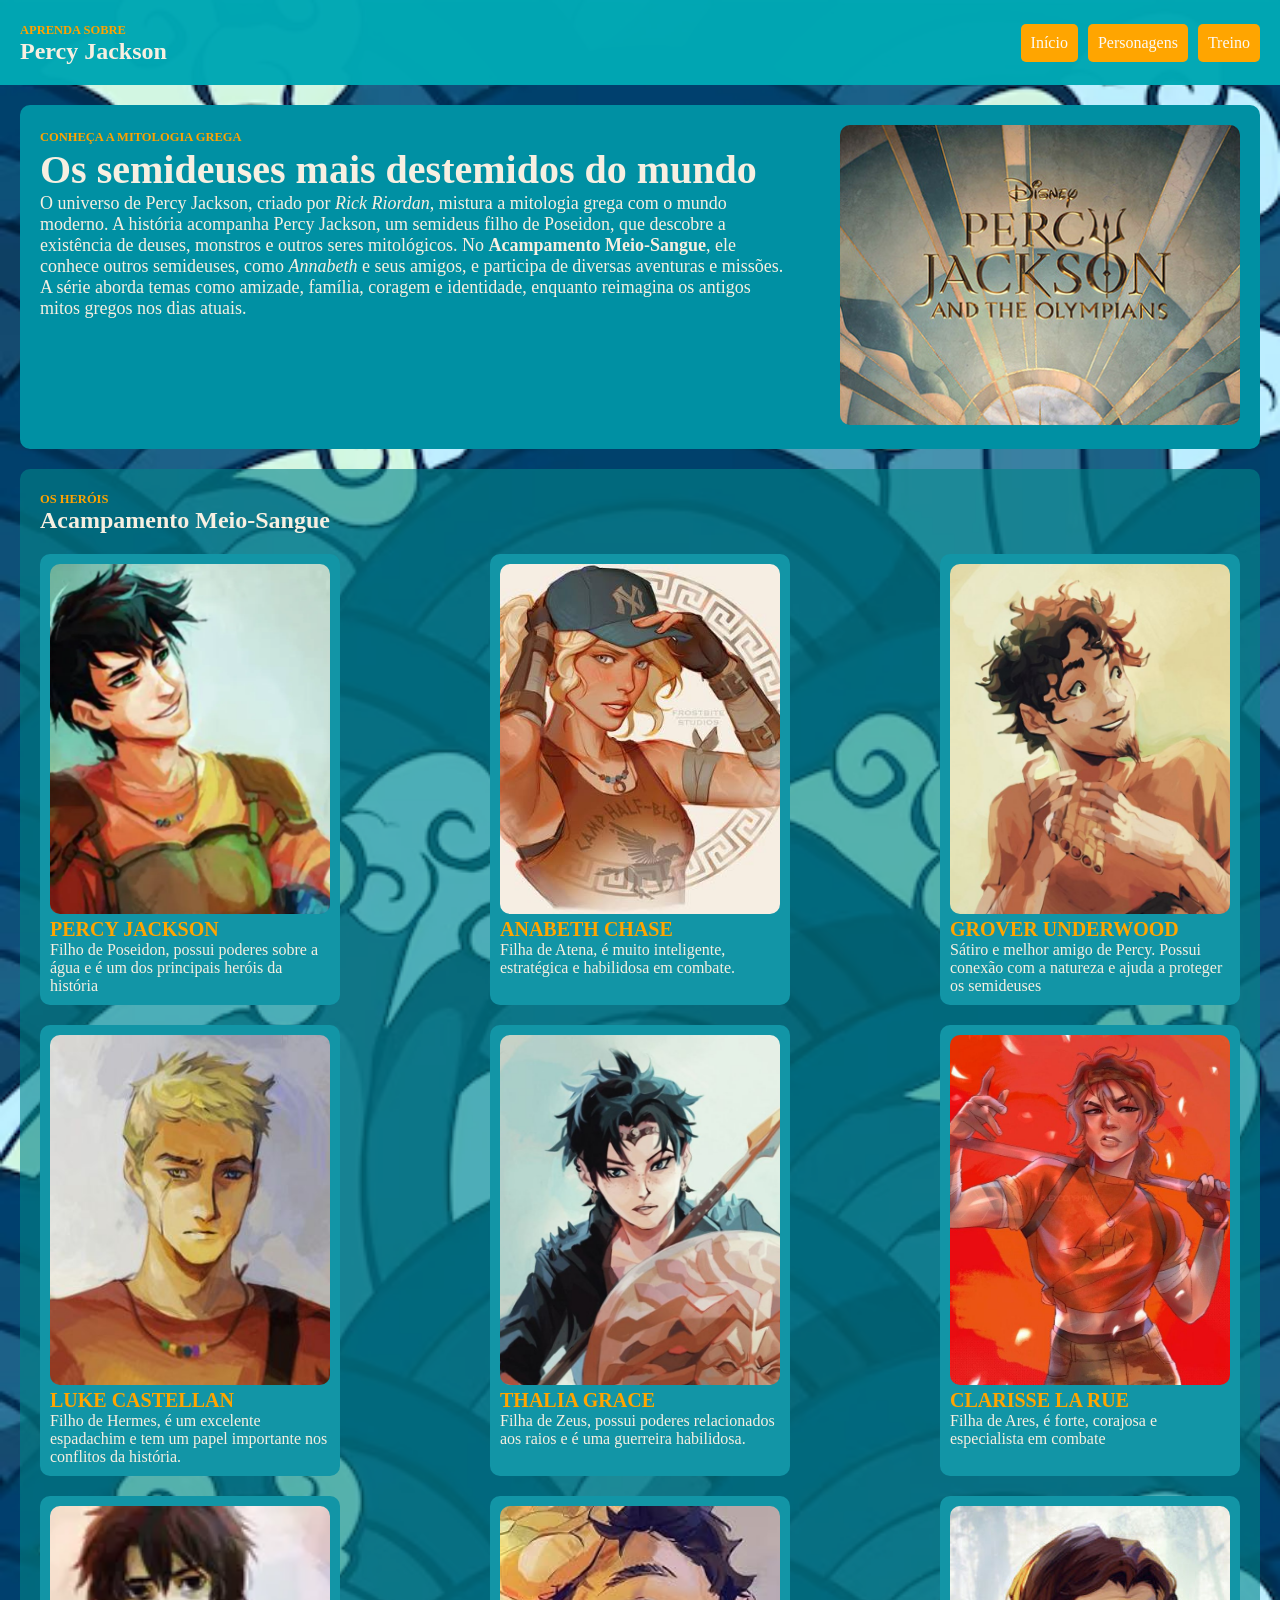
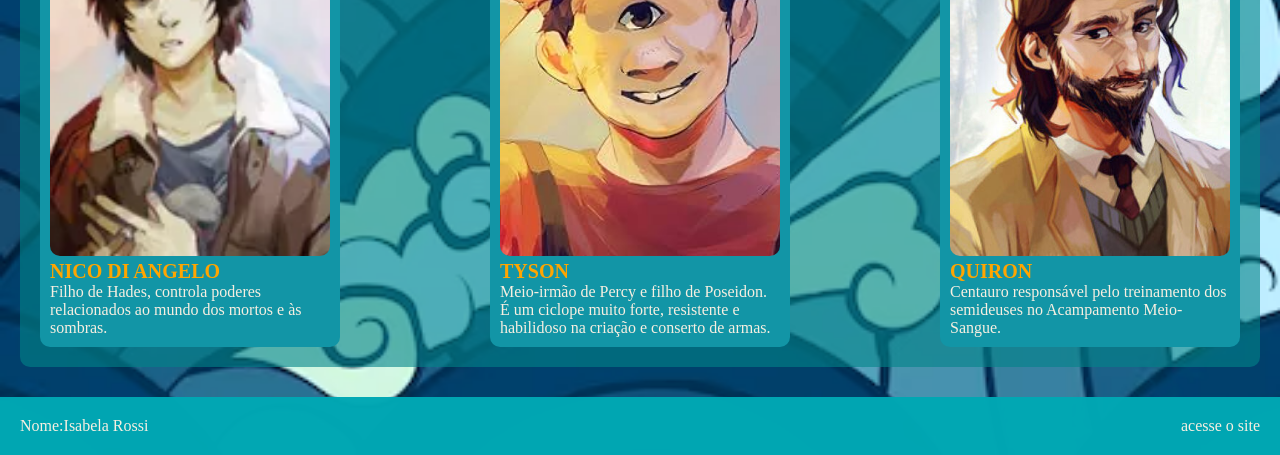
==== pages/personagens.html @ c91e38f6 "textos" ====
<!DOCTYPE html>
<html lang="pt-BR">
    <head>
        <meta charset="UTF-8"/>
        <title> Treino para a prova</title>
        <link rel="stylesheet" href="../css/personagens.css"/>
    </head>
    <body>
        <header>
            <article id="titulo">
                <p><spam class="textinho"><small>Aprenda sobre</small></spam></p>
                <h2>Percy Jackson</h2>
            </article>
            <article id="itens">
                <a href="../index.html">Início</a>
                <a href="personagens.html">Personagens</a>
                <a href="treino.html">Treino</a>
            </article>
        </header>
        <main>
            <section id="destaque">
                <article id="destaque-texto">
                    <p><spam class="textinho"><small>Conheça a mitologia grega</small></spam></p>
                    <h1>Os semideuses mais destemidos do mundo</h1>
                    <p>O universo de Percy Jackson, criado por <i>Rick Riordan</i>, mistura a mitologia grega com o mundo moderno. A história acompanha Percy Jackson, um semideus filho de Poseidon, que descobre a existência de deuses, monstros e outros seres mitológicos. No  <b> Acampamento Meio-Sangue</b>, ele conhece outros semideuses, como <em>Annabeth</em> e seus amigos, e participa de diversas aventuras e missões. A série aborda temas como amizade, família, coragem e identidade, enquanto reimagina os antigos mitos gregos nos dias atuais.</p>
                </article>
                <article id="destaque-img">
                    <img src="../assets/img/logo.png" alt="Logo Percy Jackson e os Olimpianos">

                </article>          
            </section>
            <section id="galeria">
                <article id="galeria-texto">
                    <p><spam class="textinho"><small>Os heróis</small></spam></p>
                    <h2>Acampamento Meio-Sangue</h2>
                </article>
                <article id="galeria-fotos">
                    <article class="galeria-card">
                        <article>
                            <img src="../assets/img/percy.png" alt="Percy Jackson"/>
                        </article>
                        <article class="card-txt">
                            <h1>Percy Jackson</h1>
                            <p>Filho de Poseidon, possui poderes sobre a água e é um dos principais heróis da história</p>
                        </article>

                    </article>
                    <article class="galeria-card">
                        <article>
                            <img src="../assets/img/anabeth.png" alt="Anabeth Chase"/>
                        </article>
                        <article class="card-txt">
                            <h1>Anabeth Chase</h1>
                            <p>Filha de Atena, é muito inteligente, estratégica e habilidosa em combate.</p>
                        </article>

                    </article>
                    <article class="galeria-card">
                        <article>
                            <img src="../assets/img/grover.png" alt="Grover Underwood"/>
                        </article>
                        <article class="card-txt">
                            <h1>Grover Underwood</h1>
                            <p>Sátiro e melhor amigo de Percy. Possui conexão com a natureza e ajuda a proteger os semideuses</p>
                        </article>

                    </article>
                    <article class="galeria-card">
                        <article>
                            <img src="../assets/img/luke.png" alt="Luke Castellan"/>
                        </article>
                        <article class="card-txt">
                            <h1>Luke Castellan</h1>
                            <p>Filho de Hermes, é um excelente espadachim e tem um papel importante nos conflitos da história.</p>
                        </article>

                    </article>
                    <article class="galeria-card">
                        <article>
                            <img src="../assets/img/thalia.png" alt="Thalia Grace"/>
                        </article>
                        <article class="card-txt">
                            <h1>Thalia Grace</h1>
                            <p>Filha de Zeus, possui poderes relacionados aos raios e é uma guerreira habilidosa.</p>
                        </article>

                    </article>
                    <article class="galeria-card">
                        <article>
                            <img src="../assets/img/clarisse.png" alt="Clarisse La Rue"/>
                        </article>
                        <article class="card-txt">
                            <h1>Clarisse La Rue</h1>
                            <p>Filha de Ares, é forte, corajosa e especialista em combate</p>
                        </article>

                    </article>
                    <article class="galeria-card">
                        <article>
                            <img src="../assets/img/nico.png" alt="Nico di Angelo"/>
                        </article>
                        <article class="card-txt">
                            <h1>Nico di Angelo</h1>
                            <p>Filho de Hades, controla poderes relacionados ao mundo dos mortos e às sombras.</p>
                        </article>

                    </article>
                    <article class="galeria-card">
                        <article>
                            <img src="../assets/img/tyson.png" alt="Tyson"/>
                        </article>
                        <article class="card-txt">
                            <h1>Tyson</h1>
                            <p>Meio-irmão de Percy e filho de Poseidon. É um ciclope muito forte, resistente e habilidoso na criação e conserto de armas.</p>
                        </article>

                    </article>
                    <article class="galeria-card">
                        <article>
                            <img src="../assets/img/quiron.png" alt="Quiron"/>
                        </article>
                        <article class="card-txt">
                            <h1>Quiron</h1>
                            <p>Centauro responsável pelo treinamento dos semideuses no Acampamento Meio-Sangue.</p>
                        </article>

                    </article>

                </article> 
                
            </section>
        </main>
        <footer>
            <section id="identificacao">
                <p>Nome:Isabela Rossi</p>
            </section>
            <section id="acesso">
                <p>acesse o site</p>

            </section>
        </footer>
    </body>
</html>
---- css/personagens.css ----
*{
    padding:0;
    margin: 0;
    box-sizing: border-box;
}
body{
    color: rgb(247, 239, 225);
    background-color: rgb(0, 0, 0);
    background-image: url("/assets/img/ondas.png");
    background-size: cover;


}
header{
    padding: 20px;
    background-color: rgba(0, 168, 180, 0.982);
    display: flex;
    justify-content: space-between;
    align-items: center;


}

#itens{
    display: flex;
    gap:10px;
}
#destaque{
    margin: 20px;
    padding: 20px;
    background-color: rgb(0, 144, 163);
    display:flex;
    justify-content:space-between;
    gap:50px;
    border-radius: 10px;
}
#destaque-texto h1{
    font-size: 40px;
    font-weight: 700;
}
#destaque-texto p{
    font-size: 18px;
}
#destaque-img img{
width: 400px;
height: 300px;
border-radius: 10px;
object-fit: cover;
}
#galeria {
    border-radius: 10px;
    margin-top: 30px;
    margin: 20px;
    padding: 20px;
    background-color: rgba(2, 132, 137, 0.601);
    padding:20px;
}
#galeria-fotos{
    margin-top: 20px;
    display: flex;
    flex-wrap: wrap;
    justify-content: space-between;
    gap:20px;
}
.galeria-card{
    padding: 10px;
    background-color: rgb(18, 149, 166);
    border-radius: 10px;
    width: 25%;
}
.galeria-card img{
    height: 350px;
    width: 100%;
    object-fit: cover;
    border-radius: 10px;
}
.card-txt h1{
text-transform: uppercase;
font-size: 20px;
color:orange
}


footer{
margin-top: 30px;
background-color:rgba(0, 168, 180, 0.982);
padding: 20px;
display: flex;
justify-content: space-between;
}
.textinho{
    color:rgb(255, 162, 0);
    font-size: 15px;
    text-transform: uppercase;
    font-weight: 600;
}
a{
    color:rgb(251, 250, 247);
    text-decoration: none;
    background-color:orange;
    padding: 10px;
    border-radius: 5px;
}
a:hover{
    background-color:rgb(249, 246, 242);
    color:rgb(23, 189, 176);
}
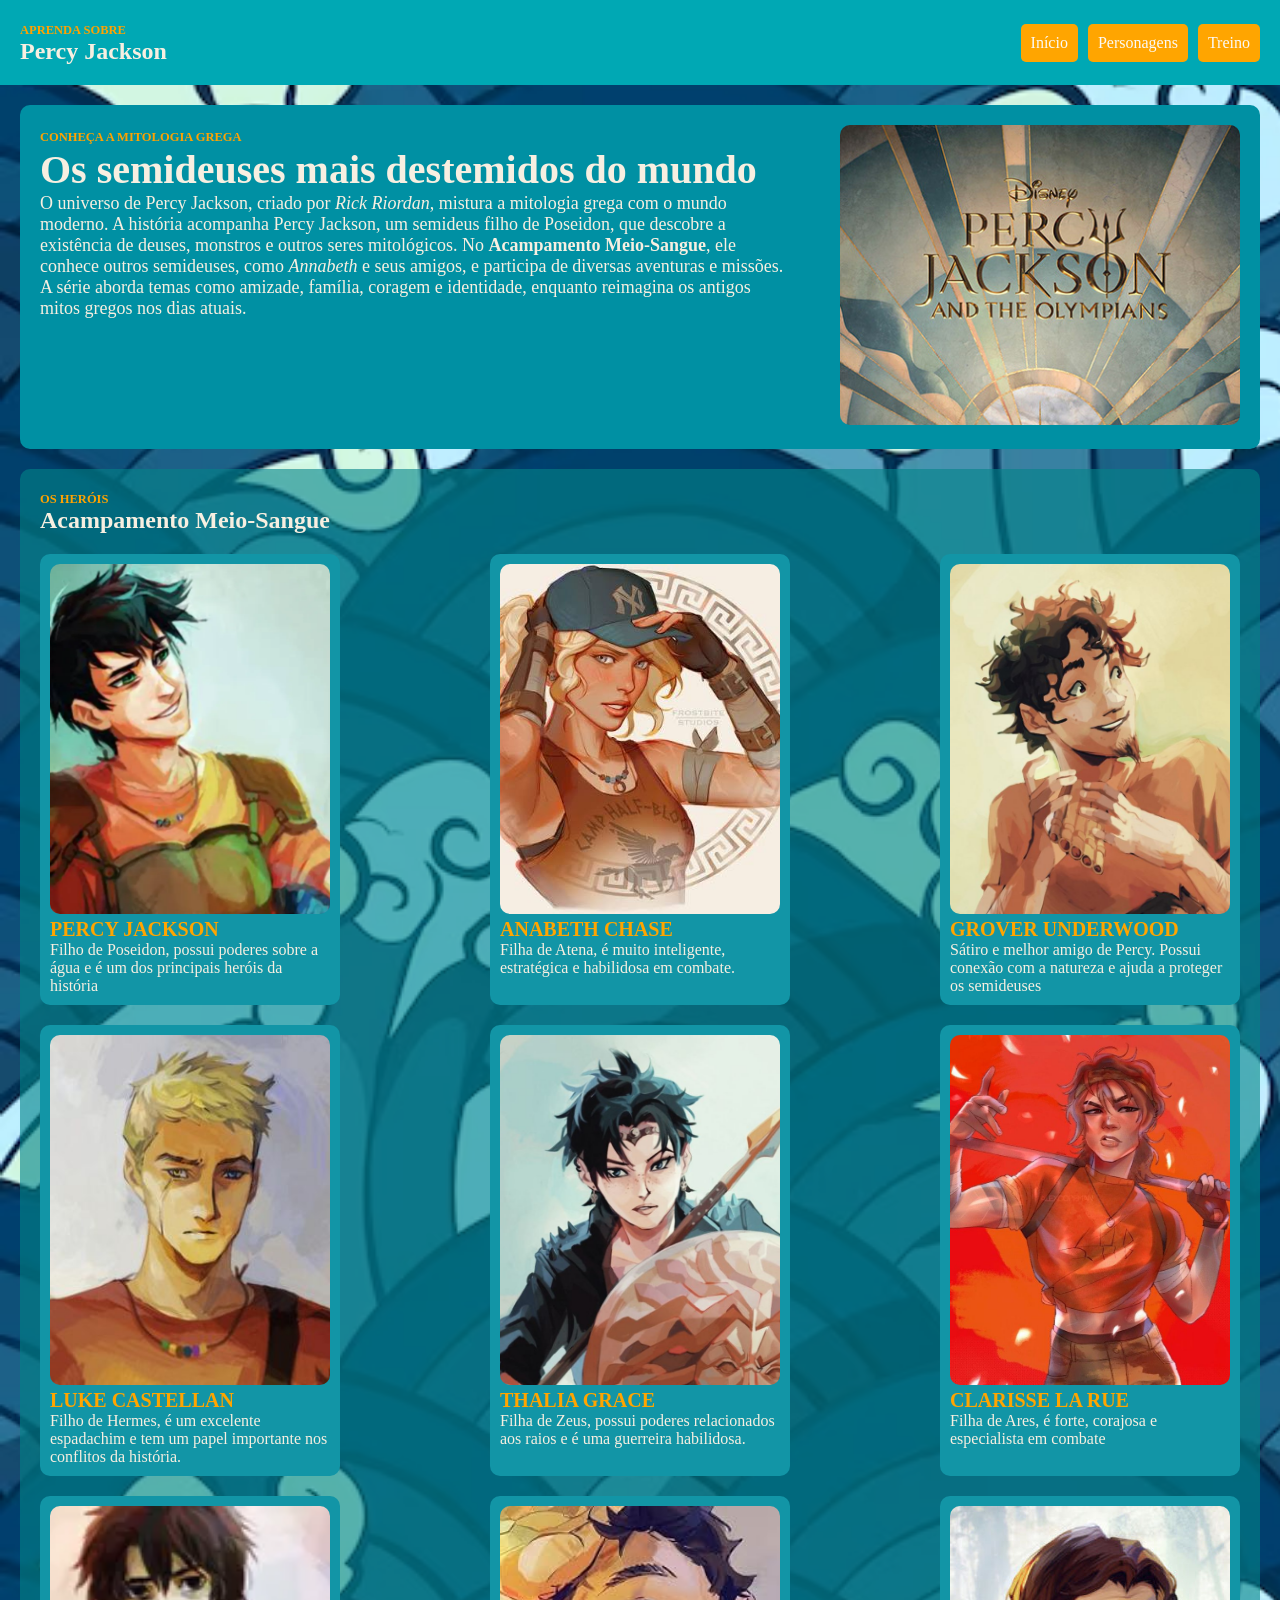
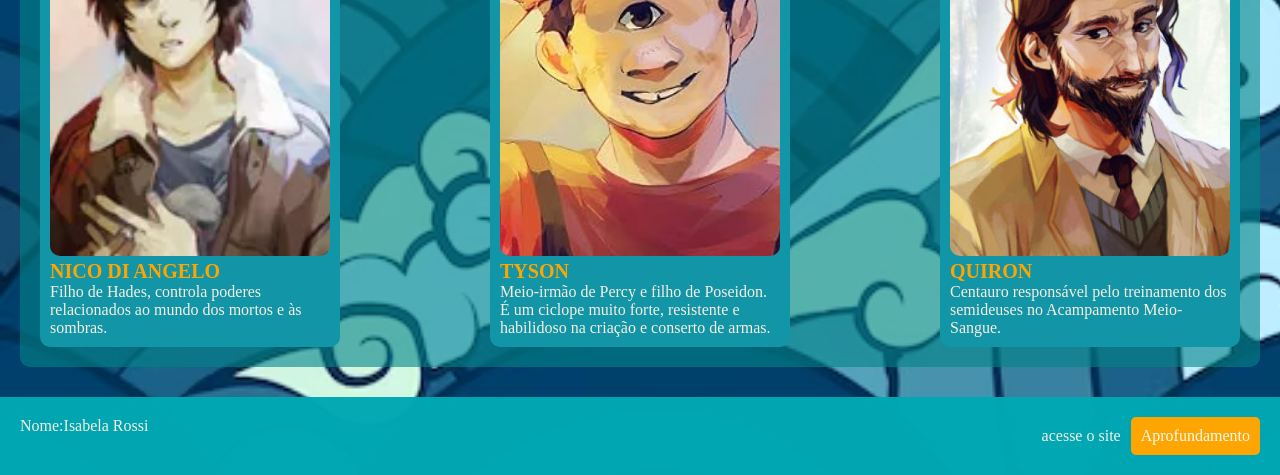
==== commit ff79462b: "Tabelas e listas" ====
--- a/pages/personagens.html
+++ b/pages/personagens.html
@@ -136,6 +136,7 @@
             </section>
             <section id="acesso">
                 <p>acesse o site</p>
+                <a href="tabelas.html">Aprofundamento</a>
 
             </section>
         </footer>
--- a/css/personagens.css
+++ b/css/personagens.css
@@ -13,7 +13,7 @@
 }
 header{
     padding: 20px;
-    background-color: rgba(0, 168, 180, 0.982);
+    background-color: rgb(0, 168, 180);
     display: flex;
     justify-content: space-between;
     align-items: center;
@@ -88,6 +88,11 @@
 display: flex;
 justify-content: space-between;
 }
+#acesso{
+    display: flex;
+    gap: 10px;
+    align-items: center;
+}
 .textinho{
     color:rgb(255, 162, 0);
     font-size: 15px;
